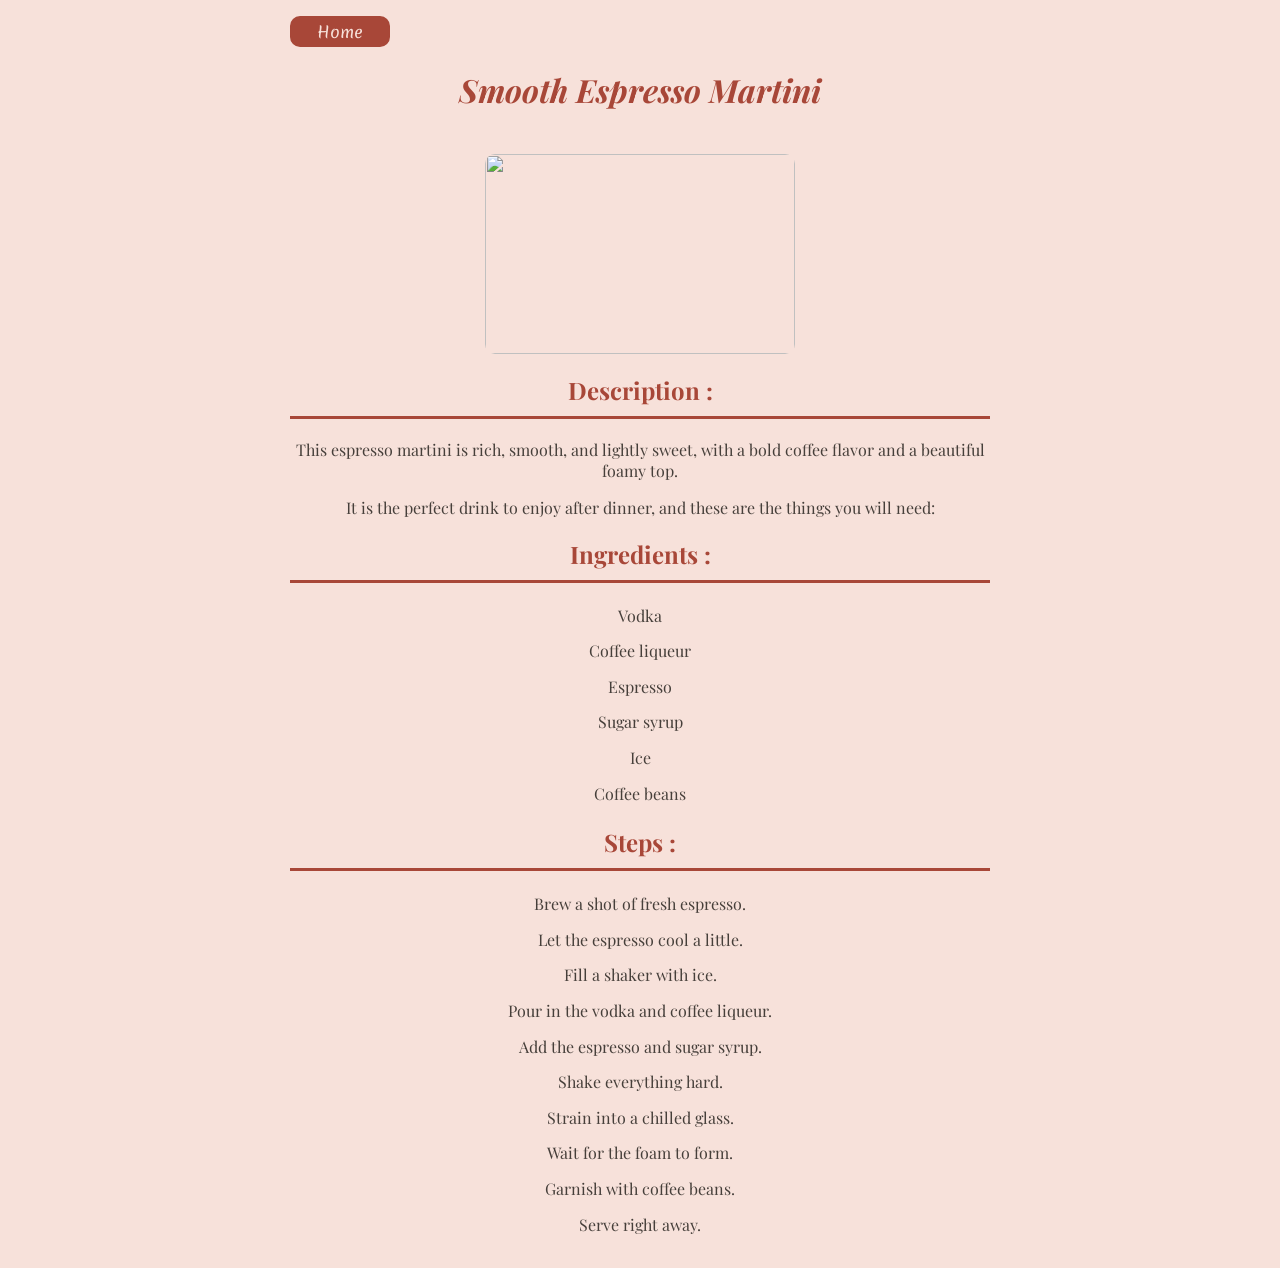
==== recipes/espresso-martini.html @ bfe448ed "Add recipes and fix README" ====
<!DOCTYPE html>
<html lang="en">
<head>
    <meta charset="UTF-8">
    <meta name="viewport" content="width=device-width, initial-scale=1.0">
    <title>Espresso Martini</title>
    <link rel="stylesheet" href="../styles.css">
</head>
<body>
    <a href="../index.html" id="Home">Home</a>
    <header><h1><em>Smooth Espresso Martini</em></h1></header>
     <br>

    <img src="https://dosmaderas.com/wp-content/uploads/2021/10/Dos-Maderas-rum-Cocktail-Espresso-Martini-HERO-6.jpg" height="200" width="310">

    <h2>Description :</h2>

    <p>
        This espresso martini is rich, smooth, and lightly sweet, with a bold
        coffee flavor and a beautiful foamy top.
    </p>

    <p>It is the perfect drink to enjoy after dinner, and these are the things you will need:</p>

    <h2>Ingredients :</h2>

    <ul>
        <li>Vodka</li>
        <li>Coffee liqueur</li>
        <li>Espresso</li>
        <li>Sugar syrup</li>
        <li>Ice</li>
        <li>Coffee beans</li>
    </ul>
<h2>Steps :</h2>

<ol>
    <li>Brew a shot of fresh espresso.</li>
    <li>Let the espresso cool a little.</li>
    <li>Fill a shaker with ice.</li>
    <li>Pour in the vodka and coffee liqueur.</li>
    <li>Add the espresso and sugar syrup.</li>
    <li>Shake everything hard.</li>
    <li>Strain into a chilled glass.</li>
    <li>Wait for the foam to form.</li>
    <li>Garnish with coffee beans.</li>
    <li>Serve right away.</li>
</ol>


</body>
</html>
---- styles.css ----
@import url('https://fonts.googleapis.com/css2?family=Merienda:wght@300..900&family=Playfair+Display:ital,wght@0,400..900;1,400..900&display=swap');
@import url('https://fonts.googleapis.com/css2?family=Caveat+Brush&display=swap');

body {
  max-width: 700px;
  margin: auto;
  padding: 16px;
  background-color: #f7e1da;
  color: #463F3A;
  font-family: 'Playfair Display', serif;
  text-align: center;
}

#main {
  text-align: center;
  padding: 8px;
  font-family: 'Caveat Brush';
  font-size: 48px;
  margin: 5px;
}

h1 {
  font-size: 32px;
  color: #A84738;
}

h2 {
  color: #A84738;
  margin-top: 20px;
  border-bottom: solid #A84738;
  padding-bottom: 10px;
}

img {
  display: block;
  margin: auto;
  border-radius: 10px;
}

ul,
ol {
  margin: 15px;
  line-height: 1.6em;
  padding-left: 0px;
  list-style: none;
}

li {
  margin-bottom: 10px;
}

a {
  font-family: 'Merienda';
  text-decoration: none;
  border: 2px solid #A84738;
  border-radius: 10px;
  padding: 10px;
  box-sizing: border-box;
  
  display: inline-block;
  background-color: #A84738;
  color: #f7e1da;
  width: 250px;
}

#Home {
  display: block;
  margin-right: auto;
  width: 100px;
  padding: 2px;
}

a:hover {
  background-color: #6C7543;
  border-color: #6C7543;
}
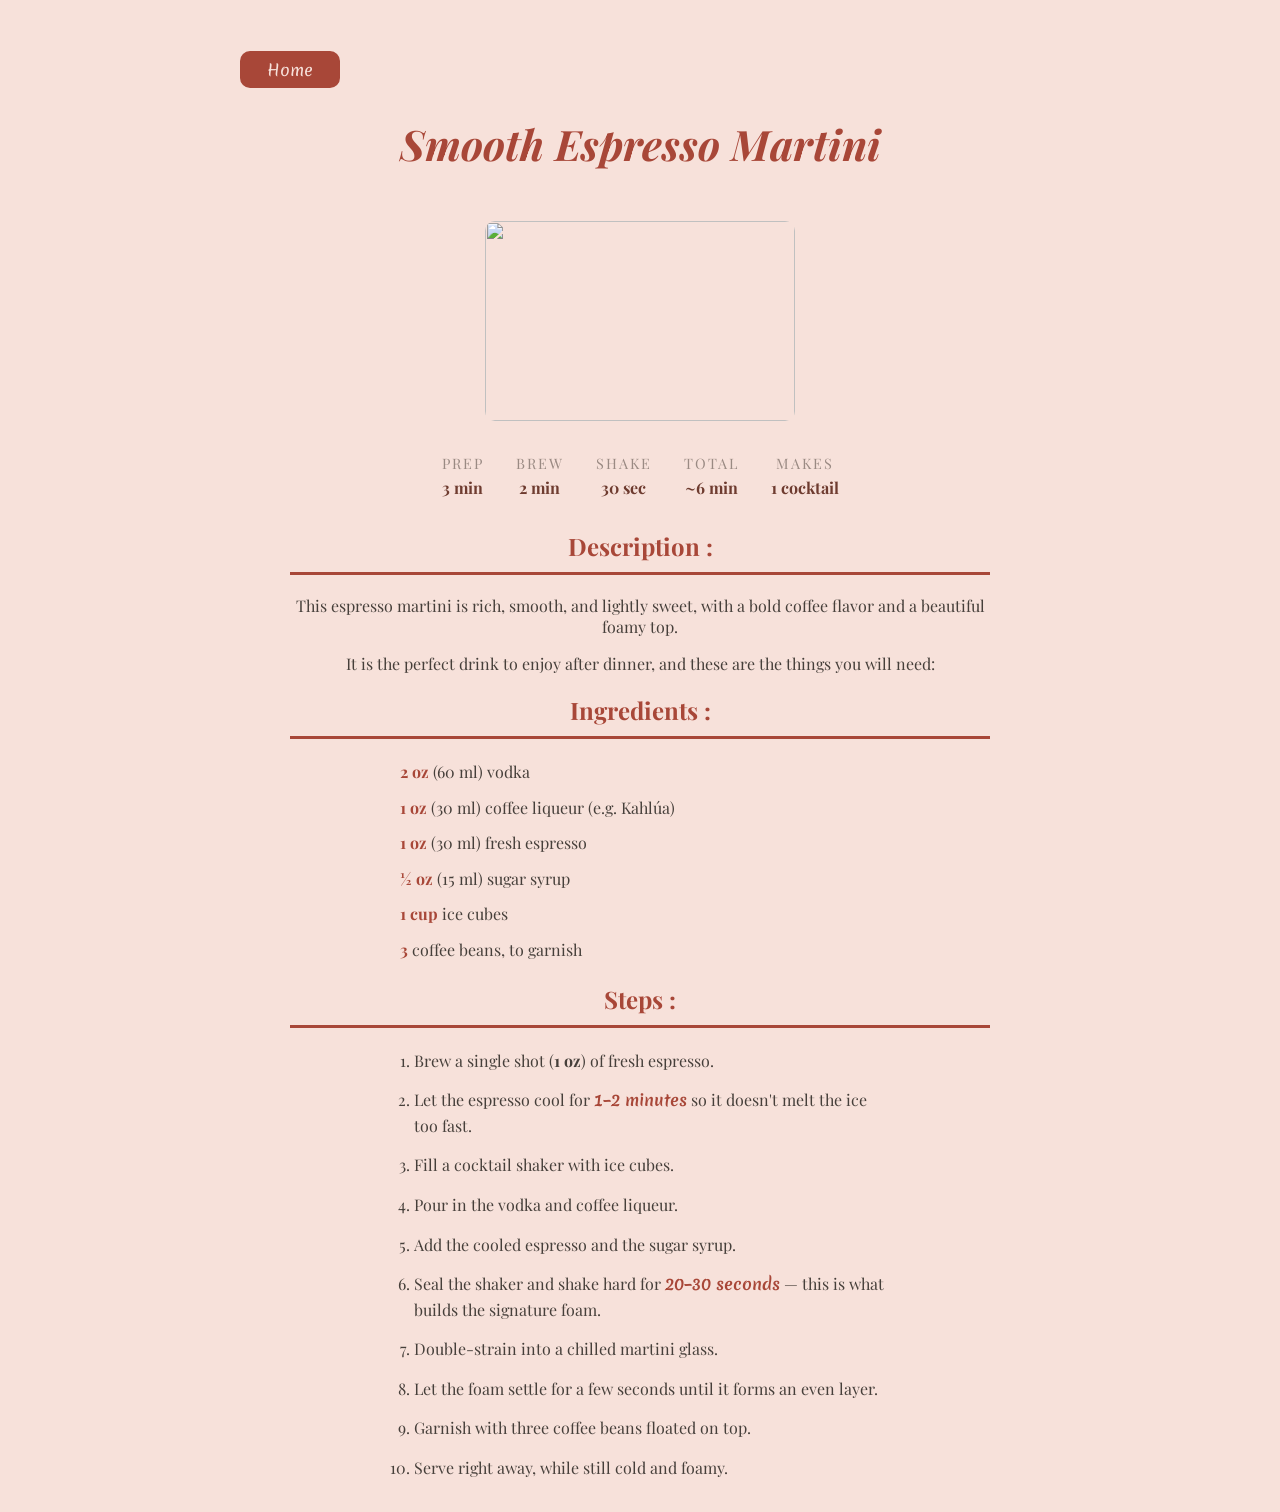
==== commit 97c17a64: "Display FIX and ADD more details" ====
--- a/recipes/espresso-martini.html
+++ b/recipes/espresso-martini.html
@@ -13,6 +13,15 @@
 
     <img src="https://dosmaderas.com/wp-content/uploads/2021/10/Dos-Maderas-rum-Cocktail-Espresso-Martini-HERO-6.jpg" height="200" width="310">
 
+    <div class="recipe-info">
+        <div class="info"><span>Prep</span><strong>3 min</strong></div>
+        <div class="info"><span>Brew</span><strong>2 min</strong></div>
+        <div class="info"><span>Shake</span><strong>30 sec</strong></div>
+        <div class="info"><span>Total</span><strong>~6 min</strong></div>
+        <div class="info"><span>Makes</span><strong>1 cocktail</strong></div>
+      
+    </div>
+
     <h2>Description :</h2>
 
     <p>
@@ -24,27 +33,27 @@
 
     <h2>Ingredients :</h2>
 
-    <ul>
-        <li>Vodka</li>
-        <li>Coffee liqueur</li>
-        <li>Espresso</li>
-        <li>Sugar syrup</li>
-        <li>Ice</li>
-        <li>Coffee beans</li>
+    <ul class="ingredients">
+        <li><b>2 oz</b> (60 ml) vodka</li>
+        <li><b>1 oz</b> (30 ml) coffee liqueur (e.g. Kahlúa)</li>
+        <li><b>1 oz</b> (30 ml) fresh espresso</li>
+        <li><b>½ oz</b> (15 ml) sugar syrup</li>
+        <li><b>1 cup</b> ice cubes</li>
+        <li><b>3</b> coffee beans, to garnish</li>
     </ul>
 <h2>Steps :</h2>
 
-<ol>
-    <li>Brew a shot of fresh espresso.</li>
-    <li>Let the espresso cool a little.</li>
-    <li>Fill a shaker with ice.</li>
+<ol class="steps">
+    <li>Brew a single shot (<b>1 oz</b>) of fresh espresso.</li>
+    <li>Let the espresso cool for <span class="timer">1–2 minutes</span> so it doesn't melt the ice too fast.</li>
+    <li>Fill a cocktail shaker with ice cubes.</li>
     <li>Pour in the vodka and coffee liqueur.</li>
-    <li>Add the espresso and sugar syrup.</li>
-    <li>Shake everything hard.</li>
-    <li>Strain into a chilled glass.</li>
-    <li>Wait for the foam to form.</li>
-    <li>Garnish with coffee beans.</li>
-    <li>Serve right away.</li>
+    <li>Add the cooled espresso and the sugar syrup.</li>
+    <li>Seal the shaker and shake hard for <span class="timer">20–30 seconds</span> — this is what builds the signature foam.</li>
+    <li>Double-strain into a chilled martini glass.</li>
+    <li>Let the foam settle for a few seconds until it forms an even layer.</li>
+    <li>Garnish with three coffee beans floated on top.</li>
+    <li>Serve right away, while still cold and foamy.</li>
 </ol>
 
 
--- a/styles.css
+++ b/styles.css
@@ -20,7 +20,7 @@
 }
 
 h1 {
-  font-size: 32px;
+  font-size: 42px;
   color: #A84738;
 }
 
@@ -65,12 +65,71 @@
 
 #Home {
   display: block;
+  margin-top: 35px;
   margin-right: auto;
+  margin-left: -50px;
   width: 100px;
-  padding: 2px;
+  padding: 5px;
+  position: sticky;
+  top: 15px;
+  z-index: 10;
 }
 
 a:hover {
   background-color: #6C7543;
   border-color: #6C7543;
 }
+
+.recipe-info {
+  display: flex;
+  flex-wrap: wrap;
+  justify-content: center;
+  gap: 2rem;
+  margin: 2rem 0;
+}
+
+.info {
+  display: flex;
+  flex-direction: column;
+  align-items: center;
+}
+
+.info span {
+  font-size: .9rem;
+  text-transform: uppercase;
+  letter-spacing: 2px;
+  color: #9a8a83;
+}
+
+.info strong {
+  font-size: 1rem;
+  margin-top: .25rem;
+  color: #6e3b2f;
+}
+
+ul.ingredients,
+ol.steps {
+  text-align: left;
+  max-width: 480px;
+  margin-left: auto;
+  margin-right: auto;
+}
+
+ol.steps {
+  list-style: decimal;
+  padding-left: 28px;
+}
+
+ol.steps li {
+  margin-bottom: 14px;
+}
+
+.ingredients li b {
+  color: #A84738;
+}
+
+.timer {
+  font-family: 'Merienda';
+  font-weight: bold;
+  color:#A84738;
+}
